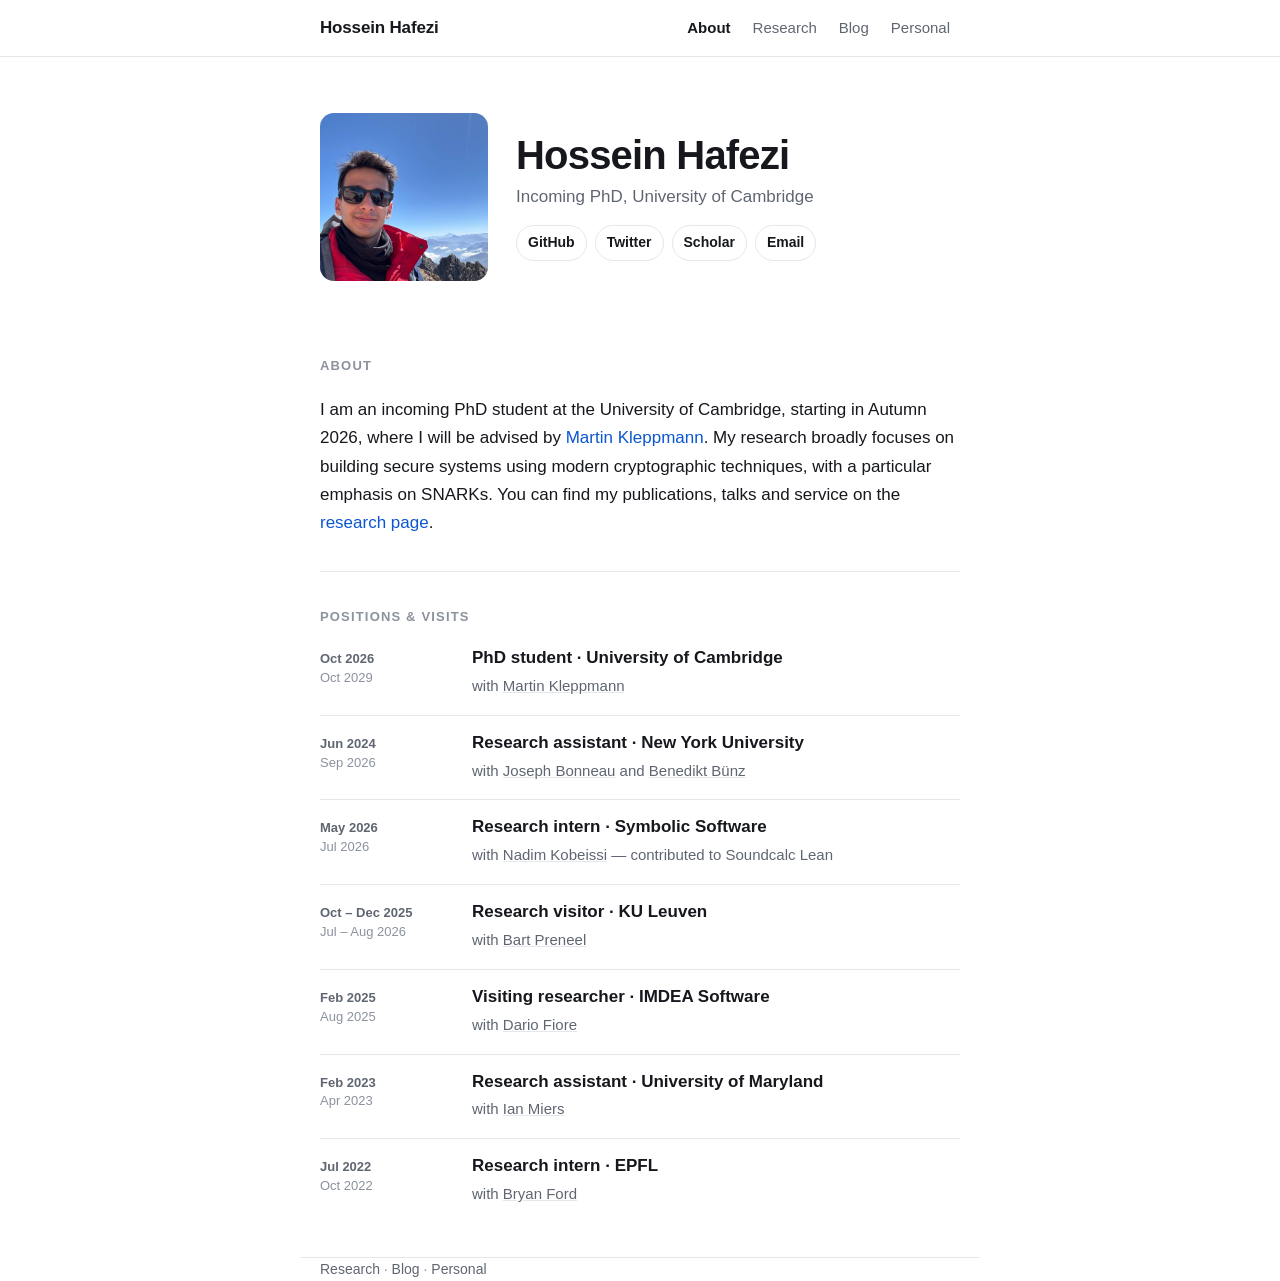
==== index.html @ e662c0fd "Version the stylesheet URL to bust stale caches GitHub Pages serves CSS with max-age=14400, so retur" ====
<!DOCTYPE html>
<html lang="en">
<head>
    <meta charset="UTF-8">
    <meta name="viewport" content="width=device-width, initial-scale=1">
    <title>Hossein Hafezi</title>
    <link rel="icon" href="asset/cambridge-logo.jpeg">
    <link rel="stylesheet" href="asset/style.css?v=2">

    <style>
        .hero {
            display: flex;
            align-items: center;
            gap: 28px;
            padding: 56px 0 40px;
        }

        .hero img {
            width: 168px;
            height: 168px;
            object-fit: cover;
            object-position: 50% 22%;
            border-radius: 14px;
            flex: none;
        }

        .role {
            margin: 0 0 14px;
            color: var(--muted);
        }

        .social {
            display: flex;
            flex-wrap: wrap;
            gap: 8px;
        }

        .social a {
            font-size: 14px;
            font-weight: 550;
            padding: 5px 11px;
            border: 1px solid var(--rule);
            border-radius: 999px;
            color: var(--ink);
        }

        .social a:hover {
            background: var(--chip);
            text-decoration: none;
        }

        .role-title {
            color: var(--ink);
        }

        .where {
            margin: 0;
            font-size: 15px;
            color: var(--muted);
        }

        .where a {
            color: var(--muted);
            text-decoration: underline;
            text-decoration-color: var(--rule);
        }

        .where a:hover { color: var(--accent); }

        @media (max-width: 640px) {
            .hero {
                flex-direction: column;
                align-items: flex-start;
                gap: 18px;
                padding: 32px 0 24px;
            }

            .hero img { width: 128px; height: 128px; }
        }
    </style>
</head>
<body>

<header class="site-header">
    <div class="wrap">
        <a class="brand" href="index.html">Hossein Hafezi</a>
        <nav class="site-nav">
            <a href="index.html" class="current">About</a>
            <a href="publication.html">Research</a>
            <a href="blogs.html">Blog</a>
            <a href="personal-life.html">Personal</a>
        </nav>
    </div>
</header>

<main class="wrap">

    <div class="hero">
        <img src="asset/profile.jpg" alt="Hossein Hafezi">
        <div>
            <h1>Hossein Hafezi</h1>
            <p class="role">Incoming PhD, University of Cambridge</p>
            <div class="social">
                <a href="https://www.github.com/h-hafezi/">GitHub</a>
                <a href="https://twitter.com/RandomString00">Twitter</a>
                <a href="https://scholar.google.com/citations?view_op=list_works&hl=en&user=M6g06s4AAAAJ">Scholar</a>
                <a href="mailto:h.hafezi2000@gmail.com">Email</a>
            </div>
        </div>
    </div>

    <section>
        <h2>About</h2>
        <p>
            I am an incoming PhD student at the University of Cambridge, starting in Autumn 2026, where I will be
            advised by <a href="https://martin.kleppmann.com/">Martin Kleppmann</a>.
            My research broadly focuses on building secure systems using modern cryptographic techniques, with a
            particular emphasis on SNARKs. You can find my publications, talks and service on the
            <a href="publication.html">research page</a>.
        </p>
    </section>

    <section>
        <h2>Positions &amp; Visits</h2>
        <div class="row-list">

            <div class="row">
                <div class="gutter">Oct 2026<span class="sub">Oct 2029</span></div>
                <div>
                    <h3 class="role-title">PhD student · University of Cambridge</h3>
                    <p class="where">with <a href="https://martin.kleppmann.com/">Martin Kleppmann</a></p>
                </div>
            </div>

            <div class="row">
                <div class="gutter">Jun 2024<span class="sub">Sep 2026</span></div>
                <div>
                    <h3 class="role-title">Research assistant · New York University</h3>
                    <p class="where">with <a href="https://jbonneau.com/">Joseph Bonneau</a> and
                        <a href="https://cs.nyu.edu/~bb/">Benedikt Bünz</a></p>
                </div>
            </div>

            <div class="row">
                <div class="gutter">May 2026<span class="sub">Jul 2026</span></div>
                <div>
                    <h3 class="role-title">Research intern · Symbolic Software</h3>
                    <p class="where">with <a href="https://nadim.computer/">Nadim Kobeissi</a> — contributed to
                        Soundcalc Lean</p>
                </div>
            </div>

            <div class="row">
                <div class="gutter">Oct – Dec 2025<span class="sub">Jul – Aug 2026</span></div>
                <div>
                    <h3 class="role-title">Research visitor · KU Leuven</h3>
                    <p class="where">with <a href="https://homes.esat.kuleuven.be/~preneel/">Bart Preneel</a></p>
                </div>
            </div>

            <div class="row">
                <div class="gutter">Feb 2025<span class="sub">Aug 2025</span></div>
                <div>
                    <h3 class="role-title">Visiting researcher · IMDEA Software</h3>
                    <p class="where">with <a href="https://www.dariofiore.it/">Dario Fiore</a></p>
                </div>
            </div>

            <div class="row">
                <div class="gutter">Feb 2023<span class="sub">Apr 2023</span></div>
                <div>
                    <h3 class="role-title">Research assistant · University of Maryland</h3>
                    <p class="where">with <a href="https://www.cs.umd.edu/~imiers/">Ian Miers</a></p>
                </div>
            </div>

            <div class="row">
                <div class="gutter">Jul 2022<span class="sub">Oct 2022</span></div>
                <div>
                    <h3 class="role-title">Research intern · EPFL</h3>
                    <p class="where">with <a href="https://bford.info/">Bryan Ford</a></p>
                </div>
            </div>

        </div>
    </section>

</main>

<footer class="wrap">
    <a href="publication.html">Research</a> · <a href="blogs.html">Blog</a> ·
    <a href="personal-life.html">Personal</a>
</footer>

<script type="text/javascript" id="mapmyvisitors" src="//mapmyvisitors.com/map.js?d=8WOvqsYGUxLOSF1Gu2u5o66cUqMuDB-pn-jw8R8Q8eE&cl=ffffff&w=a"></script>
</body>
</html>
---- asset/style.css ----
/* ==========================================================================
   Shared design system. Page-specific rules live in each page's <style> block.
   ========================================================================== */

:root {
    --bg: #ffffff;
    --ink: #16181d;
    --muted: #5f6672;
    --faint: #8b929e;
    --rule: #e4e7ec;
    --accent: #0b57d0;
    --chip: #f2f4f7;
    --measure: 680px;
}

@media (prefers-color-scheme: dark) {
    :root {
        --bg: #14161a;
        --ink: #e8eaed;
        --muted: #a2a9b4;
        --faint: #7d848f;
        --rule: #2a2e35;
        --accent: #8ab4f8;
        --chip: #22262d;
    }
}

* { box-sizing: border-box; }

html { -webkit-text-size-adjust: 100%; }

body {
    margin: 0;
    background: var(--bg);
    color: var(--ink);
    font-family: -apple-system, BlinkMacSystemFont, "Segoe UI", Roboto, Helvetica, Arial, sans-serif;
    font-size: 17px;
    line-height: 1.65;
    -webkit-font-smoothing: antialiased;
}

a { color: var(--accent); text-decoration: none; }
a:hover { text-decoration: underline; }

img { max-width: 100%; }

.wrap {
    max-width: var(--measure);
    margin: 0 auto;
    padding: 0 20px;
}

/* ---------- sticky site header ---------- */

.site-header {
    position: sticky;
    top: 0;
    z-index: 10;
    background: var(--bg);
    border-bottom: 1px solid var(--rule);
}

@supports (backdrop-filter: blur(12px)) {
    .site-header {
        background: color-mix(in srgb, var(--bg) 85%, transparent);
        backdrop-filter: saturate(180%) blur(12px);
    }
}

.site-header .wrap {
    display: flex;
    align-items: center;
    justify-content: space-between;
    gap: 16px;
    height: 56px;
}

.brand {
    font-weight: 650;
    color: var(--ink);
    letter-spacing: -0.01em;
    white-space: nowrap;
}

.brand { flex: none; }

.site-nav {
    display: flex;
    gap: 2px;
    min-width: 0; /* let it shrink instead of widening the page */
    overflow-x: auto;
    scrollbar-width: none;
}

.site-nav::-webkit-scrollbar { display: none; }

.site-nav a {
    color: var(--muted);
    font-size: 15px;
    padding: 6px 10px;
    border-radius: 7px;
    white-space: nowrap;
}

.site-nav a:hover {
    color: var(--ink);
    background: var(--chip);
    text-decoration: none;
}

/* Marks the current page. */
.site-nav a.current {
    color: var(--ink);
    font-weight: 600;
}

/* ---------- sections ---------- */

section {
    padding: 34px 0;
    border-top: 1px solid var(--rule);
}

section:first-of-type { border-top: 0; }

h1 {
    margin: 0 0 6px;
    font-size: clamp(30px, 5vw, 40px);
    line-height: 1.1;
    letter-spacing: -0.02em;
}

/* Small caps section label. */
h2 {
    margin: 0 0 20px;
    font-size: 13px;
    font-weight: 650;
    letter-spacing: 0.09em;
    text-transform: uppercase;
    color: var(--faint);
}

p { margin: 0 0 16px; }
p:last-child { margin-bottom: 0; }

/* ---------- two-column list rows (publications, positions) ---------- */

.row-list > .row {
    display: grid;
    grid-template-columns: 132px 1fr;
    gap: 20px;
    padding: 16px 0;
    border-top: 1px solid var(--rule);
}

.row-list > .row:first-child {
    border-top: 0;
    padding-top: 0;
}

.gutter {
    font-size: 13px;
    font-weight: 600;
    color: var(--muted);
    line-height: 1.45;
    padding-top: 3px;
}

.gutter .sub {
    display: block;
    font-weight: 450;
    color: var(--faint);
}

.row h3 {
    margin: 0 0 4px;
    font-size: 17px;
    font-weight: 620;
    line-height: 1.35;
}

.authors {
    margin: 0 0 6px;
    font-size: 15px;
    color: var(--muted);
}

.authors a {
    color: var(--muted);
    text-decoration: underline;
    text-decoration-color: var(--rule);
}

.authors a:hover { color: var(--accent); }

.authors .me { color: var(--ink); font-weight: 600; }

.notes { margin: 0; font-size: 14px; color: var(--faint); }
.notes .hl { color: var(--muted); }

.links { margin: 8px 0 0; display: flex; gap: 6px; flex-wrap: wrap; }

.links a {
    font-size: 12.5px;
    font-weight: 600;
    letter-spacing: 0.02em;
    padding: 3px 9px;
    border-radius: 6px;
    background: var(--chip);
    color: var(--muted);
}

.links a:hover { color: var(--accent); text-decoration: none; }

/* ---------- footer ---------- */

footer {
    border-top: 1px solid var(--rule);
    margin-top: 34px;
    padding: 24px 0 56px;
    font-size: 14px;
    color: var(--faint);
}

footer a { color: var(--muted); }

/* ---------- phone ---------- */

@media (max-width: 640px) {
    body { font-size: 16px; }

    section { padding: 28px 0; }

    .row-list > .row {
        grid-template-columns: 1fr;
        gap: 6px;
    }

    .gutter { padding-top: 0; }
    .gutter .sub { display: inline; }
    .gutter .sub::before { content: " · "; }
}

/* Phone: the nav alone identifies the site, so drop the wordmark and give the
   links the full width rather than letting them scroll out of reach. */
@media (max-width: 520px) {
    .site-header .wrap { height: 52px; }

    .brand { display: none; }

    .site-nav {
        width: 100%;
        justify-content: space-between;
    }

    .site-nav a { padding: 6px 4px; }
}

/* ---------- long-form posts ---------- */

.post { padding: 40px 0 0; }

.post h1 { margin-bottom: 10px; }

.post .meta {
    margin: 0 0 30px;
    font-size: 14px;
    color: var(--faint);
}

.post-body {
    font-family: Georgia, 'Times New Roman', Times, serif;
    font-size: 18px;
    line-height: 1.75;
}

.post-body p { margin: 0 0 22px; }

.post-body figure { margin: 30px 0; }

.post-body img {
    display: block;
    width: 100%;
    border-radius: 10px;
}

.back {
    display: inline-block;
    margin-top: 10px;
    font-size: 15px;
}

@media (max-width: 640px) {
    .post { padding: 28px 0 0; }
    .post-body { font-size: 17px; }
    .post-body figure { margin: 24px 0; }
}
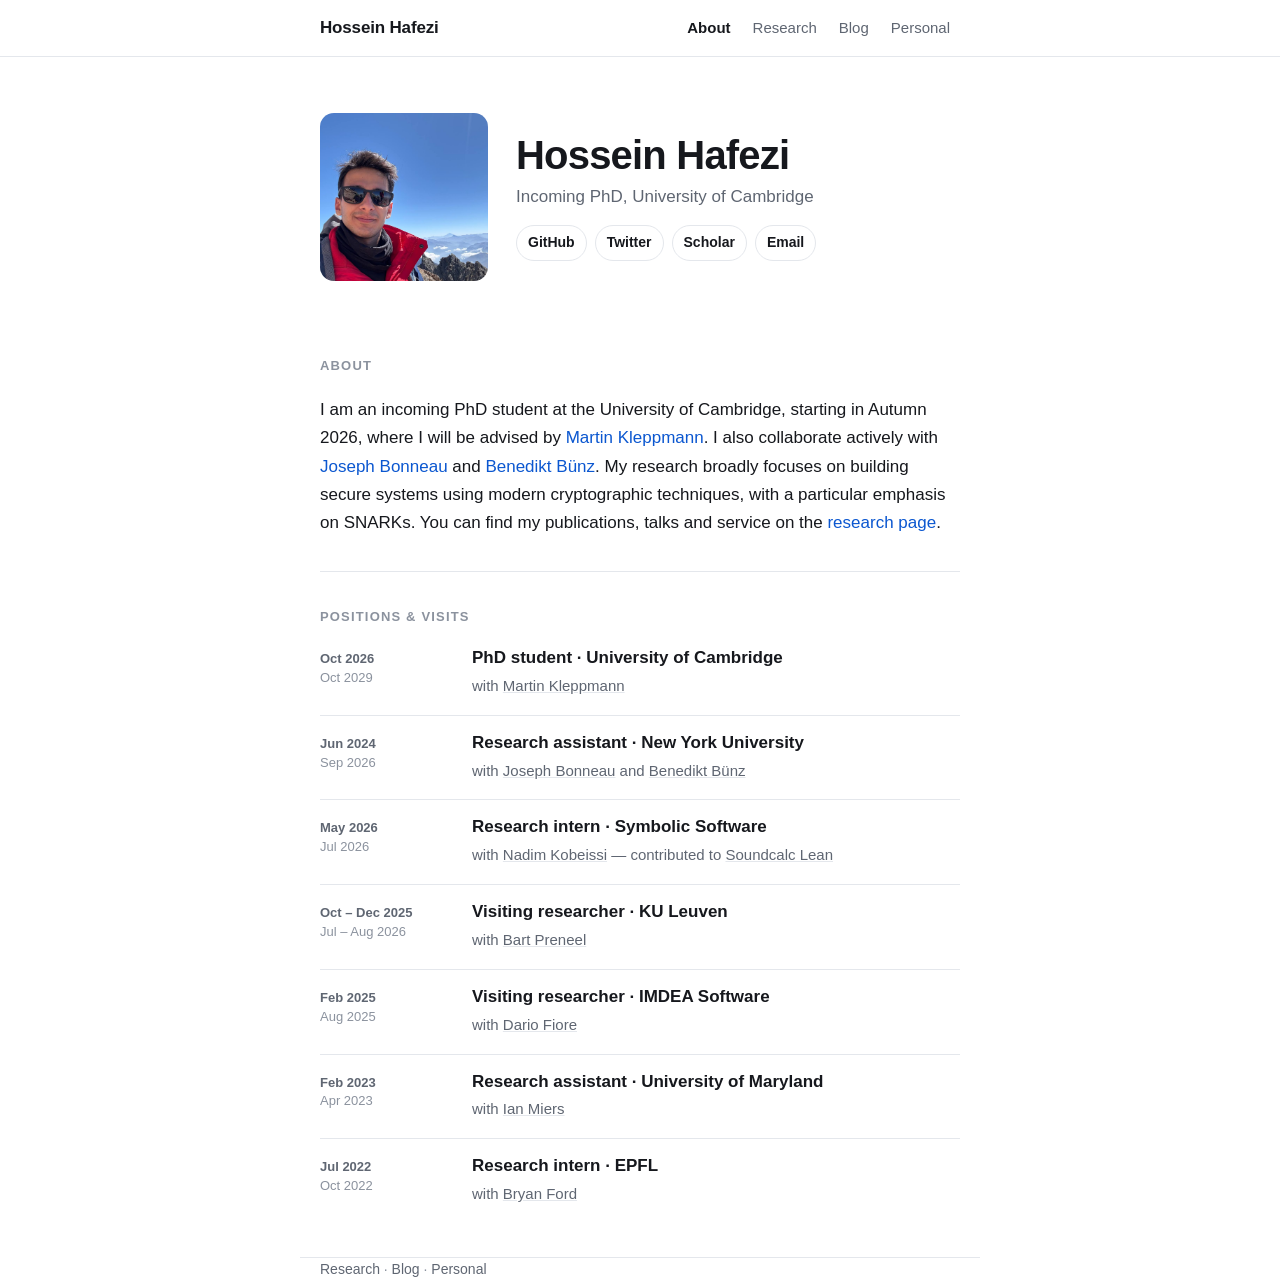
==== commit 9ae2c63f: "Update publications, talks and about text Rename the Aegon paper, split its Microsoft Research talk " ====
--- a/index.html
+++ b/index.html
@@ -114,6 +114,8 @@
         <p>
             I am an incoming PhD student at the University of Cambridge, starting in Autumn 2026, where I will be
             advised by <a href="https://martin.kleppmann.com/">Martin Kleppmann</a>.
+            I also collaborate actively with <a href="https://jbonneau.com/">Joseph Bonneau</a> and
+            <a href="https://cs.nyu.edu/~bb/">Benedikt Bünz</a>.
             My research broadly focuses on building secure systems using modern cryptographic techniques, with a
             particular emphasis on SNARKs. You can find my publications, talks and service on the
             <a href="publication.html">research page</a>.
@@ -146,14 +148,14 @@
                 <div>
                     <h3 class="role-title">Research intern · Symbolic Software</h3>
                     <p class="where">with <a href="https://nadim.computer/">Nadim Kobeissi</a> — contributed to
-                        Soundcalc Lean</p>
+                        <a href="https://github.com/symbolicsoft/soundcalc-lean">Soundcalc Lean</a></p>
                 </div>
             </div>
 
             <div class="row">
                 <div class="gutter">Oct – Dec 2025<span class="sub">Jul – Aug 2026</span></div>
                 <div>
-                    <h3 class="role-title">Research visitor · KU Leuven</h3>
+                    <h3 class="role-title">Visiting researcher · KU Leuven</h3>
                     <p class="where">with <a href="https://homes.esat.kuleuven.be/~preneel/">Bart Preneel</a></p>
                 </div>
             </div>
@@ -192,6 +194,5 @@
     <a href="personal-life.html">Personal</a>
 </footer>
 
-<script type="text/javascript" id="mapmyvisitors" src="//mapmyvisitors.com/map.js?d=8WOvqsYGUxLOSF1Gu2u5o66cUqMuDB-pn-jw8R8Q8eE&cl=ffffff&w=a"></script>
 </body>
 </html>
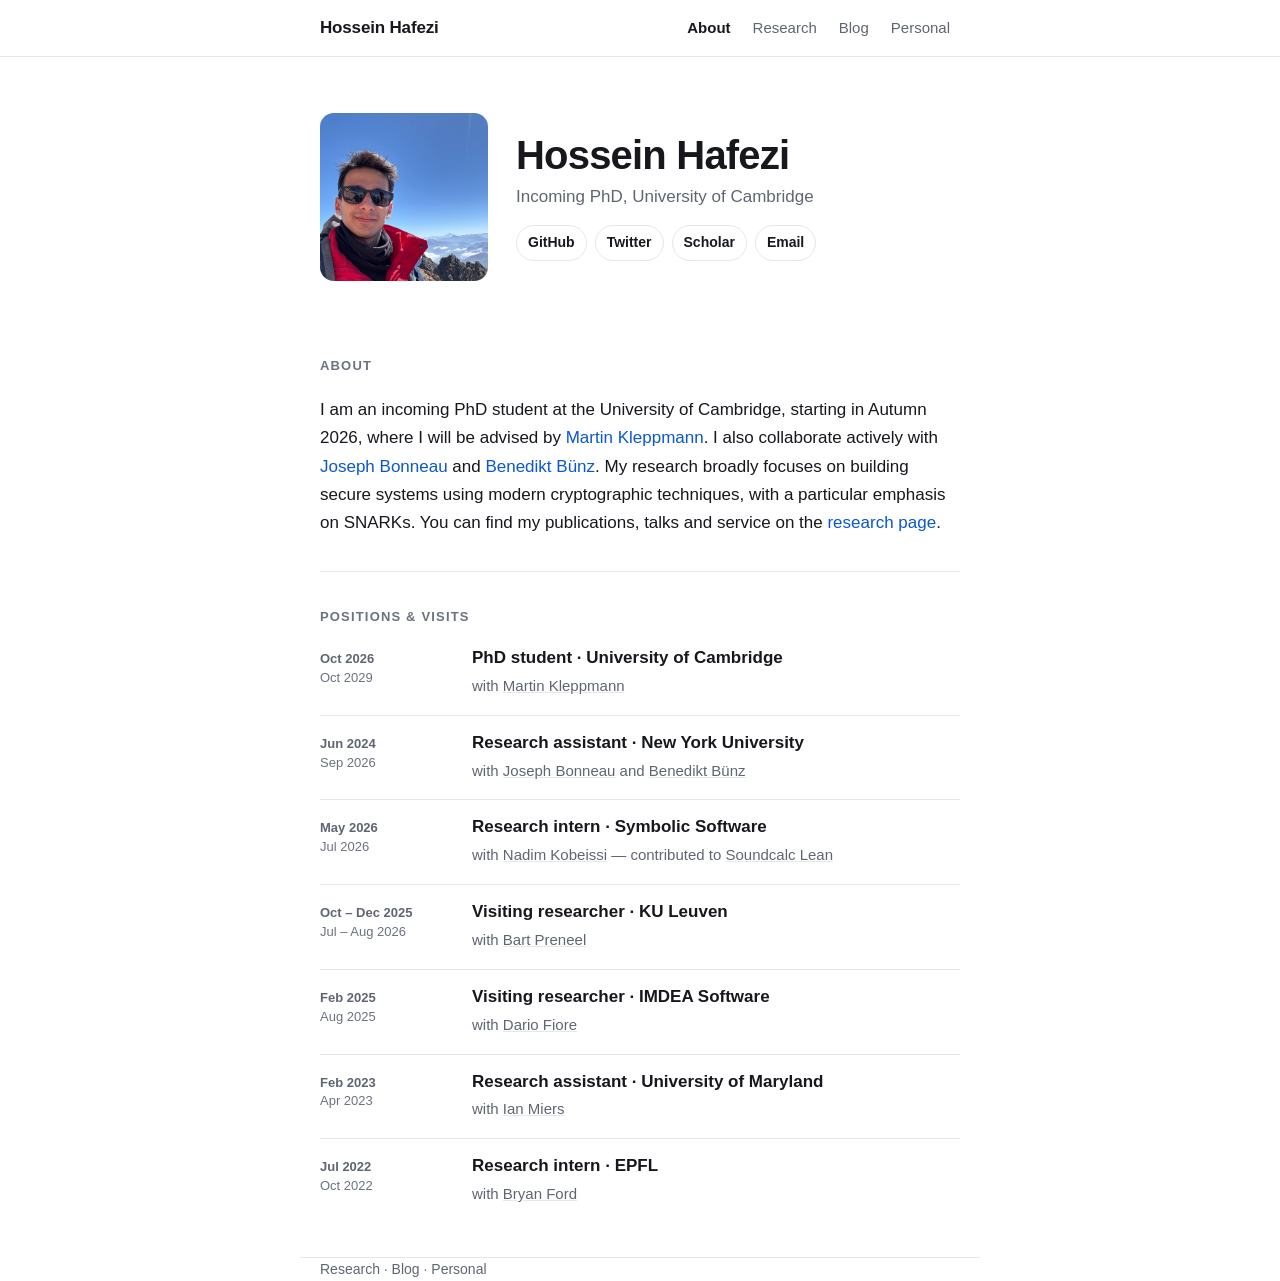
==== commit 46b86403: "Fix text contrast, add a 404 page, print styles and structured data The --faint token was 3.13:1 on " ====
--- a/index.html
+++ b/index.html
@@ -5,7 +5,46 @@
     <meta name="viewport" content="width=device-width, initial-scale=1">
     <title>Hossein Hafezi</title>
     <link rel="icon" href="asset/cambridge-logo.jpeg">
-    <link rel="stylesheet" href="asset/style.css?v=2">
+    <meta name="description" content="Incoming PhD student at the University of Cambridge, building secure systems with modern cryptography — SNARKs, secure messaging and key transparency.">
+    <link rel="canonical" href="https://hosseinhafezi.com/">
+    <meta property="og:type" content="website">
+    <meta property="og:site_name" content="Hossein Hafezi">
+    <meta property="og:title" content="Hossein Hafezi">
+    <meta property="og:description" content="Incoming PhD student at the University of Cambridge, building secure systems with modern cryptography — SNARKs, secure messaging and key transparency.">
+    <meta property="og:url" content="https://hosseinhafezi.com/">
+    <meta property="og:image" content="https://hosseinhafezi.com/asset/profile.jpg">
+    <meta property="og:image:alt" content="Hossein Hafezi">
+    <meta name="twitter:card" content="summary">
+    <link rel="stylesheet" href="asset/style.css?v=3">
+
+    <script type="application/ld+json">
+    {
+      "@context": "https://schema.org",
+      "@type": "Person",
+      "name": "Hossein Hafezi",
+      "url": "https://hosseinhafezi.com/",
+      "image": "https://hosseinhafezi.com/asset/profile.jpg",
+      "jobTitle": "PhD student",
+      "email": "mailto:h.hafezi2000@gmail.com",
+      "affiliation": {
+        "@type": "CollegeOrUniversity",
+        "name": "University of Cambridge",
+        "url": "https://www.cam.ac.uk/"
+      },
+      "knowsAbout": [
+        "Cryptography",
+        "Zero-knowledge proofs",
+        "SNARKs",
+        "Key transparency",
+        "Secure messaging"
+      ],
+      "sameAs": [
+        "https://scholar.google.com/citations?user=M6g06s4AAAAJ",
+        "https://github.com/h-hafezi",
+        "https://twitter.com/RandomString00"
+      ]
+    }
+    </script>
 
     <style>
         .hero {
@@ -124,67 +163,67 @@
 
     <section>
         <h2>Positions &amp; Visits</h2>
-        <div class="row-list">
-
-            <div class="row">
+        <ul class="row-list">
+
+            <li class="row">
                 <div class="gutter">Oct 2026<span class="sub">Oct 2029</span></div>
                 <div>
                     <h3 class="role-title">PhD student · University of Cambridge</h3>
                     <p class="where">with <a href="https://martin.kleppmann.com/">Martin Kleppmann</a></p>
                 </div>
-            </div>
-
-            <div class="row">
+            </li>
+
+            <li class="row">
                 <div class="gutter">Jun 2024<span class="sub">Sep 2026</span></div>
                 <div>
                     <h3 class="role-title">Research assistant · New York University</h3>
                     <p class="where">with <a href="https://jbonneau.com/">Joseph Bonneau</a> and
                         <a href="https://cs.nyu.edu/~bb/">Benedikt Bünz</a></p>
                 </div>
-            </div>
-
-            <div class="row">
+            </li>
+
+            <li class="row">
                 <div class="gutter">May 2026<span class="sub">Jul 2026</span></div>
                 <div>
                     <h3 class="role-title">Research intern · Symbolic Software</h3>
                     <p class="where">with <a href="https://nadim.computer/">Nadim Kobeissi</a> — contributed to
                         <a href="https://github.com/symbolicsoft/soundcalc-lean">Soundcalc Lean</a></p>
                 </div>
-            </div>
-
-            <div class="row">
+            </li>
+
+            <li class="row">
                 <div class="gutter">Oct – Dec 2025<span class="sub">Jul – Aug 2026</span></div>
                 <div>
                     <h3 class="role-title">Visiting researcher · KU Leuven</h3>
                     <p class="where">with <a href="https://homes.esat.kuleuven.be/~preneel/">Bart Preneel</a></p>
                 </div>
-            </div>
-
-            <div class="row">
+            </li>
+
+            <li class="row">
                 <div class="gutter">Feb 2025<span class="sub">Aug 2025</span></div>
                 <div>
                     <h3 class="role-title">Visiting researcher · IMDEA Software</h3>
                     <p class="where">with <a href="https://www.dariofiore.it/">Dario Fiore</a></p>
                 </div>
-            </div>
-
-            <div class="row">
+            </li>
+
+            <li class="row">
                 <div class="gutter">Feb 2023<span class="sub">Apr 2023</span></div>
                 <div>
                     <h3 class="role-title">Research assistant · University of Maryland</h3>
                     <p class="where">with <a href="https://www.cs.umd.edu/~imiers/">Ian Miers</a></p>
                 </div>
-            </div>
-
-            <div class="row">
+            </li>
+
+            <li class="row">
                 <div class="gutter">Jul 2022<span class="sub">Oct 2022</span></div>
                 <div>
                     <h3 class="role-title">Research intern · EPFL</h3>
                     <p class="where">with <a href="https://bford.info/">Bryan Ford</a></p>
                 </div>
-            </div>
-
-        </div>
+            </li>
+
+        </ul>
     </section>
 
 </main>
--- a/asset/style.css
+++ b/asset/style.css
@@ -6,7 +6,7 @@
     --bg: #ffffff;
     --ink: #16181d;
     --muted: #5f6672;
-    --faint: #8b929e;
+    --faint: #6b7280; /* 4.83:1 on white — WCAG AA for the small text this colours */
     --rule: #e4e7ec;
     --accent: #0b57d0;
     --chip: #f2f4f7;
@@ -145,6 +145,12 @@
 
 /* ---------- two-column list rows (publications, positions) ---------- */
 
+.row-list {
+    list-style: none;
+    margin: 0;
+    padding: 0;
+}
+
 .row-list > .row {
     display: grid;
     grid-template-columns: 132px 1fr;
@@ -295,3 +301,46 @@
     .post-body { font-size: 17px; }
     .post-body figure { margin: 24px 0; }
 }
+
+/* ---------- print ---------- */
+
+@media print {
+    .site-header, footer, .back { display: none; }
+
+    body {
+        font-size: 10.5pt;
+        line-height: 1.45;
+        color: #000;
+        max-width: none;
+    }
+
+    .wrap { max-width: none; padding: 0; }
+
+    section { padding: 14pt 0; border-top: 1px solid #ccc; }
+
+    h1 { font-size: 20pt; }
+    h2 { color: #000; }
+
+    a { color: #000; text-decoration: none; }
+
+    .authors, .notes, .gutter, .where { color: #333; }
+
+    /* Spell out the PDF/code URLs, which are the useful ones on paper. */
+    .links a {
+        background: none;
+        padding: 0;
+        margin-right: 10pt;
+        color: #333;
+    }
+
+    .links a::after {
+        content: " " attr(href);
+        font-weight: 400;
+    }
+
+    /* Don't split an entry across a page break. */
+    .row-list > .row, .talk-group, .place, .show, figure {
+        break-inside: avoid;
+        page-break-inside: avoid;
+    }
+}
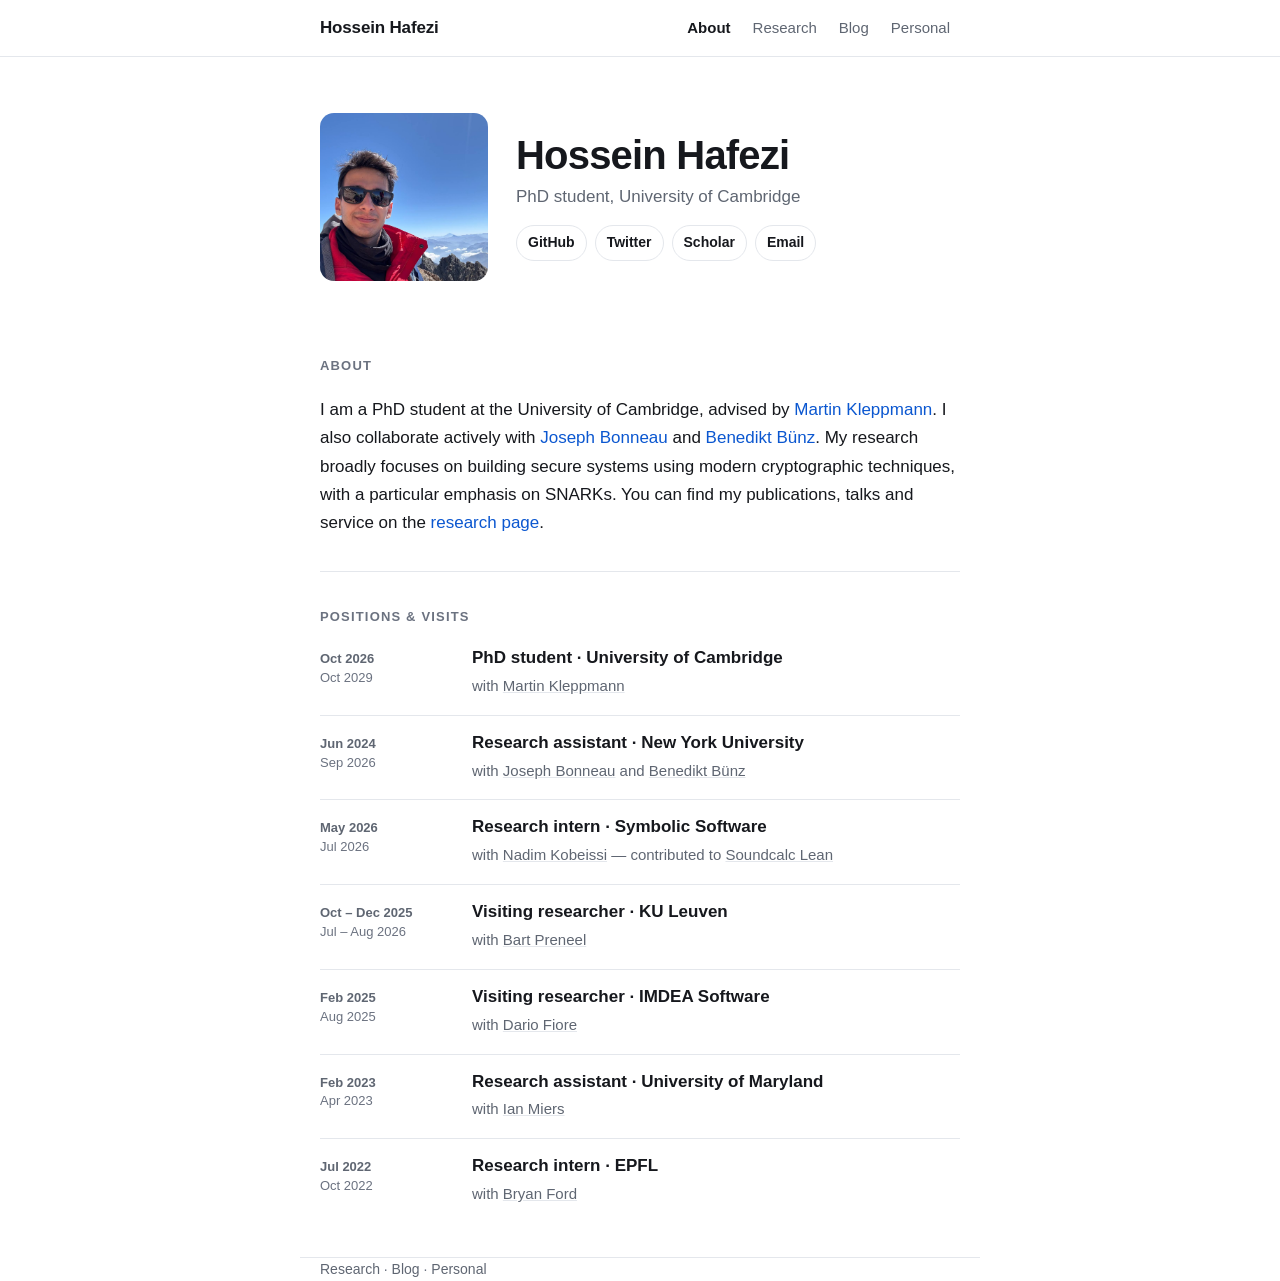
==== commit d489dee7: "Update profile, publications, and recommended talks" ====
--- a/index.html
+++ b/index.html
@@ -5,12 +5,12 @@
     <meta name="viewport" content="width=device-width, initial-scale=1">
     <title>Hossein Hafezi</title>
     <link rel="icon" href="asset/cambridge-logo.jpeg">
-    <meta name="description" content="Incoming PhD student at the University of Cambridge, building secure systems with modern cryptography — SNARKs, secure messaging and key transparency.">
+    <meta name="description" content="PhD student at the University of Cambridge, building secure systems with modern cryptography — SNARKs, secure messaging and key transparency.">
     <link rel="canonical" href="https://hosseinhafezi.com/">
     <meta property="og:type" content="website">
     <meta property="og:site_name" content="Hossein Hafezi">
     <meta property="og:title" content="Hossein Hafezi">
-    <meta property="og:description" content="Incoming PhD student at the University of Cambridge, building secure systems with modern cryptography — SNARKs, secure messaging and key transparency.">
+    <meta property="og:description" content="PhD student at the University of Cambridge, building secure systems with modern cryptography — SNARKs, secure messaging and key transparency.">
     <meta property="og:url" content="https://hosseinhafezi.com/">
     <meta property="og:image" content="https://hosseinhafezi.com/asset/profile.jpg">
     <meta property="og:image:alt" content="Hossein Hafezi">
@@ -138,7 +138,7 @@
         <img src="asset/profile.jpg" alt="Hossein Hafezi">
         <div>
             <h1>Hossein Hafezi</h1>
-            <p class="role">Incoming PhD, University of Cambridge</p>
+            <p class="role">PhD student, University of Cambridge</p>
             <div class="social">
                 <a href="https://www.github.com/h-hafezi/">GitHub</a>
                 <a href="https://twitter.com/RandomString00">Twitter</a>
@@ -151,7 +151,7 @@
     <section>
         <h2>About</h2>
         <p>
-            I am an incoming PhD student at the University of Cambridge, starting in Autumn 2026, where I will be
+            I am a PhD student at the University of Cambridge,
             advised by <a href="https://martin.kleppmann.com/">Martin Kleppmann</a>.
             I also collaborate actively with <a href="https://jbonneau.com/">Joseph Bonneau</a> and
             <a href="https://cs.nyu.edu/~bb/">Benedikt Bünz</a>.
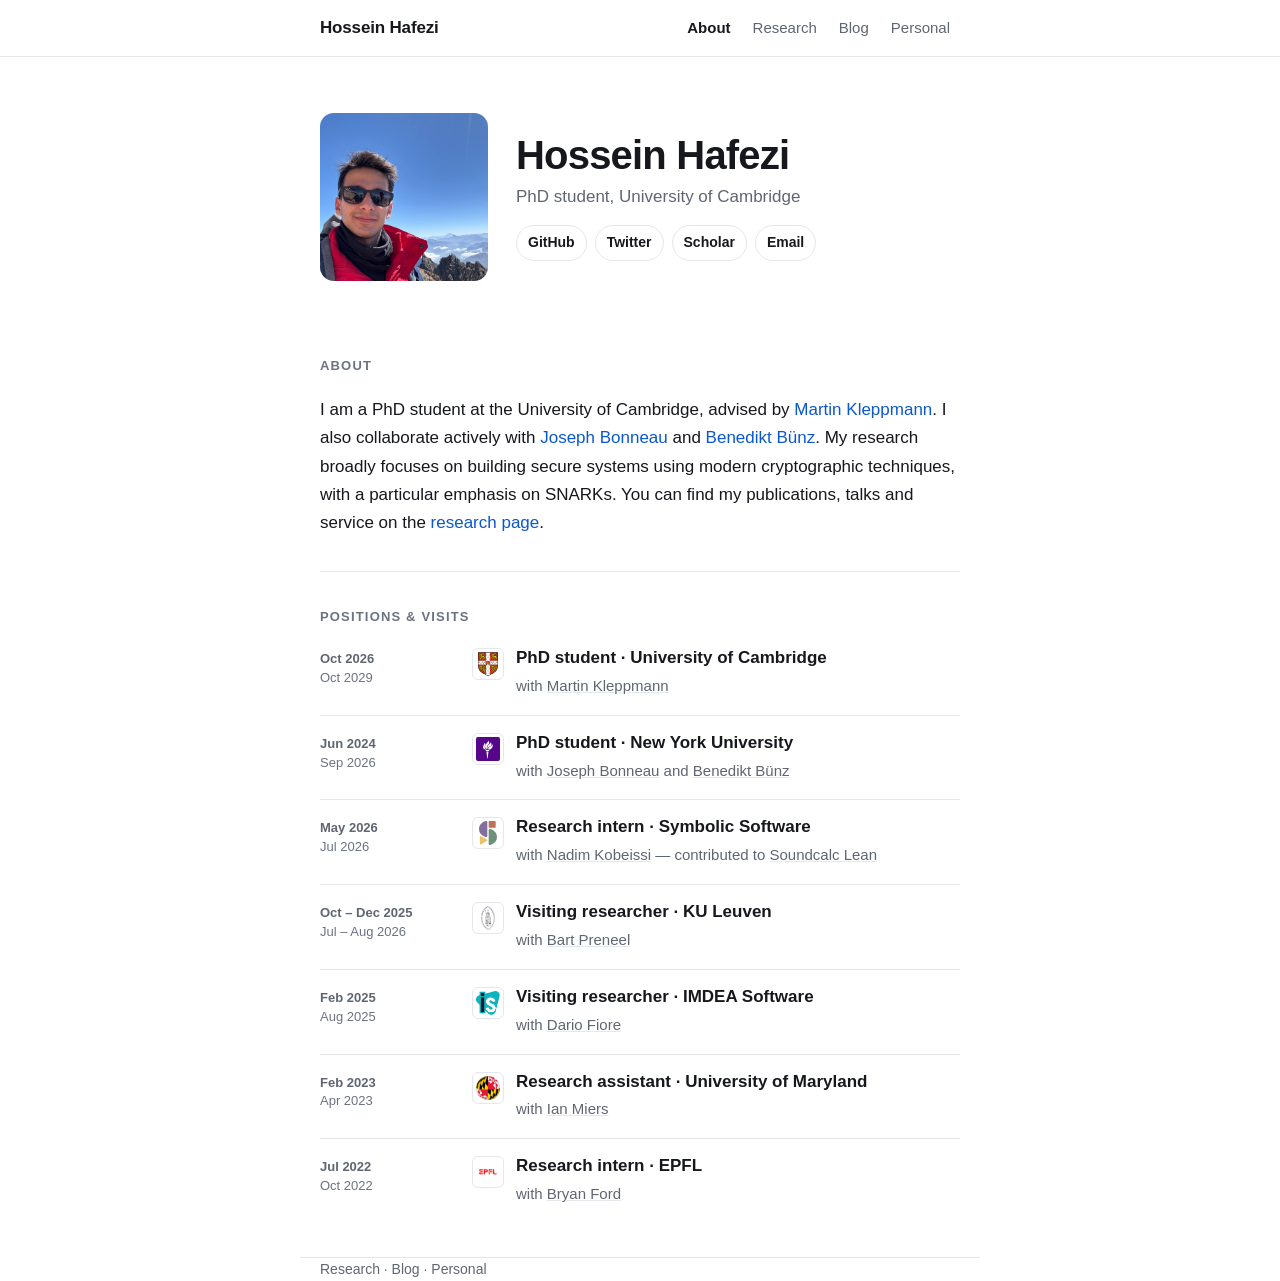
==== commit ad86928a: "Add institution logos and update NYU position" ====
--- a/index.html
+++ b/index.html
@@ -92,6 +92,26 @@
             color: var(--ink);
         }
 
+        .position-org {
+            display: grid;
+            grid-template-columns: 32px minmax(0, 1fr);
+            gap: 12px;
+            align-items: start;
+            min-width: 0;
+        }
+
+        .position-logo {
+            display: block;
+            width: 32px;
+            height: 32px;
+            margin-top: 1px;
+            padding: 3px;
+            object-fit: contain;
+            background: #fff;
+            border: 1px solid #e4e7ec;
+            border-radius: 6px;
+        }
+
         .where {
             margin: 0;
             font-size: 15px;
@@ -167,59 +187,80 @@
 
             <li class="row">
                 <div class="gutter">Oct 2026<span class="sub">Oct 2029</span></div>
-                <div>
-                    <h3 class="role-title">PhD student · University of Cambridge</h3>
-                    <p class="where">with <a href="https://martin.kleppmann.com/">Martin Kleppmann</a></p>
+                <div class="position-org">
+                    <img class="position-logo" src="asset/organizations/cambridge.svg" alt="" width="32" height="32" loading="lazy" decoding="async">
+                    <div>
+                        <h3 class="role-title">PhD student · University of Cambridge</h3>
+                        <p class="where">with <a href="https://martin.kleppmann.com/">Martin Kleppmann</a></p>
+                    </div>
                 </div>
             </li>
 
             <li class="row">
                 <div class="gutter">Jun 2024<span class="sub">Sep 2026</span></div>
-                <div>
-                    <h3 class="role-title">Research assistant · New York University</h3>
-                    <p class="where">with <a href="https://jbonneau.com/">Joseph Bonneau</a> and
-                        <a href="https://cs.nyu.edu/~bb/">Benedikt Bünz</a></p>
+                <div class="position-org">
+                    <img class="position-logo" src="asset/organizations/nyu.svg" alt="" width="32" height="32" loading="lazy" decoding="async">
+                    <div>
+                        <h3 class="role-title">PhD student · New York University</h3>
+                        <p class="where">with <a href="https://jbonneau.com/">Joseph Bonneau</a> and
+                            <a href="https://cs.nyu.edu/~bb/">Benedikt Bünz</a></p>
+                    </div>
                 </div>
             </li>
 
             <li class="row">
                 <div class="gutter">May 2026<span class="sub">Jul 2026</span></div>
-                <div>
-                    <h3 class="role-title">Research intern · Symbolic Software</h3>
-                    <p class="where">with <a href="https://nadim.computer/">Nadim Kobeissi</a> — contributed to
-                        <a href="https://github.com/symbolicsoft/soundcalc-lean">Soundcalc Lean</a></p>
+                <div class="position-org">
+                    <img class="position-logo" src="asset/organizations/symbolic-software.svg" alt="" width="32" height="32" loading="lazy" decoding="async">
+                    <div>
+                        <h3 class="role-title">Research intern · Symbolic Software</h3>
+                        <p class="where">with <a href="https://nadim.computer/">Nadim Kobeissi</a> — contributed to
+                            <a href="https://github.com/symbolicsoft/soundcalc-lean">Soundcalc Lean</a></p>
+                    </div>
                 </div>
             </li>
 
             <li class="row">
                 <div class="gutter">Oct – Dec 2025<span class="sub">Jul – Aug 2026</span></div>
-                <div>
-                    <h3 class="role-title">Visiting researcher · KU Leuven</h3>
-                    <p class="where">with <a href="https://homes.esat.kuleuven.be/~preneel/">Bart Preneel</a></p>
+                <div class="position-org">
+                    <img class="position-logo" src="asset/organizations/ku-leuven.png" alt="" width="32" height="32" loading="lazy" decoding="async">
+                    <div>
+                        <h3 class="role-title">Visiting researcher · KU Leuven</h3>
+                        <p class="where">with <a href="https://homes.esat.kuleuven.be/~preneel/">Bart Preneel</a></p>
+                    </div>
                 </div>
             </li>
 
             <li class="row">
                 <div class="gutter">Feb 2025<span class="sub">Aug 2025</span></div>
-                <div>
-                    <h3 class="role-title">Visiting researcher · IMDEA Software</h3>
-                    <p class="where">with <a href="https://www.dariofiore.it/">Dario Fiore</a></p>
+                <div class="position-org">
+                    <img class="position-logo" src="asset/organizations/imdea-software.png" alt="" width="32" height="32" loading="lazy" decoding="async">
+                    <div>
+                        <h3 class="role-title">Visiting researcher · IMDEA Software</h3>
+                        <p class="where">with <a href="https://www.dariofiore.it/">Dario Fiore</a></p>
+                    </div>
                 </div>
             </li>
 
             <li class="row">
                 <div class="gutter">Feb 2023<span class="sub">Apr 2023</span></div>
-                <div>
-                    <h3 class="role-title">Research assistant · University of Maryland</h3>
-                    <p class="where">with <a href="https://www.cs.umd.edu/~imiers/">Ian Miers</a></p>
+                <div class="position-org">
+                    <img class="position-logo" src="asset/organizations/maryland.png" alt="" width="32" height="32" loading="lazy" decoding="async">
+                    <div>
+                        <h3 class="role-title">Research assistant · University of Maryland</h3>
+                        <p class="where">with <a href="https://www.cs.umd.edu/~imiers/">Ian Miers</a></p>
+                    </div>
                 </div>
             </li>
 
             <li class="row">
                 <div class="gutter">Jul 2022<span class="sub">Oct 2022</span></div>
-                <div>
-                    <h3 class="role-title">Research intern · EPFL</h3>
-                    <p class="where">with <a href="https://bford.info/">Bryan Ford</a></p>
+                <div class="position-org">
+                    <img class="position-logo" src="asset/organizations/epfl.png" alt="" width="32" height="32" loading="lazy" decoding="async">
+                    <div>
+                        <h3 class="role-title">Research intern · EPFL</h3>
+                        <p class="where">with <a href="https://bford.info/">Bryan Ford</a></p>
+                    </div>
                 </div>
             </li>
 
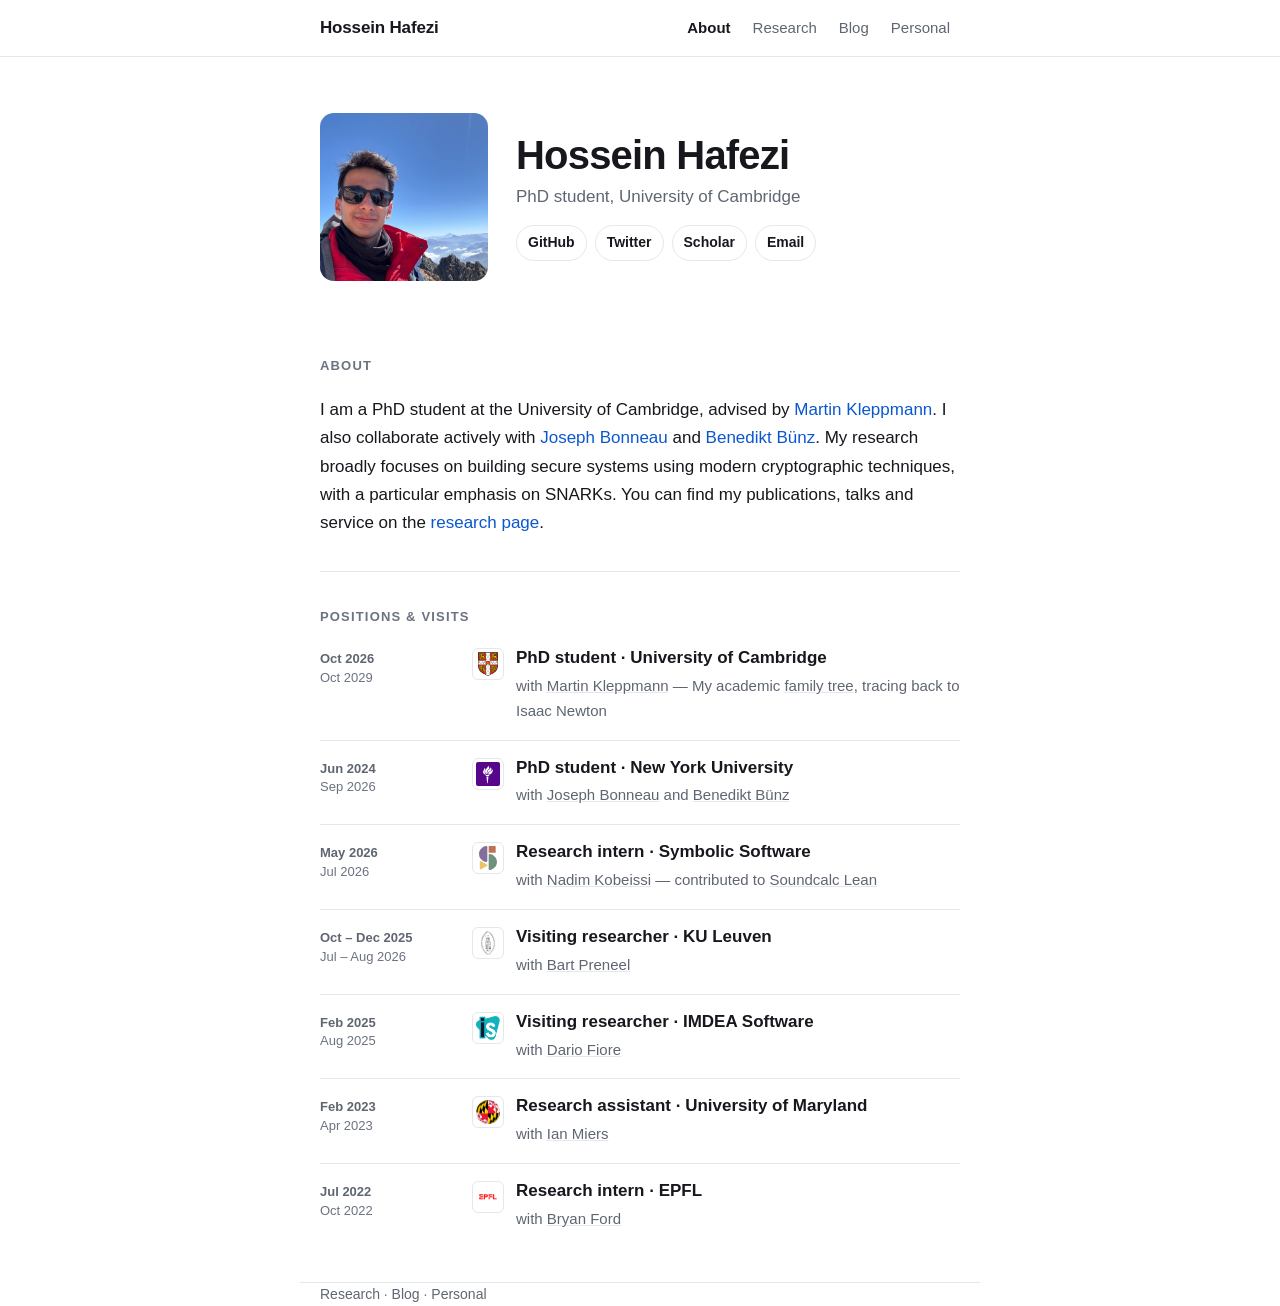
==== commit a32692df: "Add responsive academic family tree page" ====
--- a/index.html
+++ b/index.html
@@ -15,7 +15,7 @@
     <meta property="og:image" content="https://hosseinhafezi.com/asset/profile.jpg">
     <meta property="og:image:alt" content="Hossein Hafezi">
     <meta name="twitter:card" content="summary">
-    <link rel="stylesheet" href="asset/style.css?v=3">
+    <link rel="stylesheet" href="asset/style.css?v=4">
 
     <script type="application/ld+json">
     {
@@ -191,7 +191,7 @@
                     <img class="position-logo" src="asset/organizations/cambridge.svg" alt="" width="32" height="32" loading="lazy" decoding="async">
                     <div>
                         <h3 class="role-title">PhD student · University of Cambridge</h3>
-                        <p class="where">with <a href="https://martin.kleppmann.com/">Martin Kleppmann</a></p>
+                        <p class="where">with <a href="https://martin.kleppmann.com/">Martin Kleppmann</a> — My academic <a href="genealogy.html">family tree</a>, tracing back to Isaac Newton</p>
                     </div>
                 </div>
             </li>
--- a/asset/style.css
+++ b/asset/style.css
@@ -95,6 +95,9 @@
 .site-nav::-webkit-scrollbar { display: none; }
 
 .site-nav a {
+    display: inline-flex;
+    align-items: center;
+    min-height: 44px;
     color: var(--muted);
     font-size: 15px;
     padding: 6px 10px;
@@ -249,8 +252,8 @@
 
 /* Phone: the nav alone identifies the site, so drop the wordmark and give the
    links the full width rather than letting them scroll out of reach. */
-@media (max-width: 520px) {
-    .site-header .wrap { height: 52px; }
+@media (max-width: 640px) {
+    .site-header .wrap { height: 56px; }
 
     .brand { display: none; }
 
@@ -259,7 +262,10 @@
         justify-content: space-between;
     }
 
-    .site-nav a { padding: 6px 4px; }
+    .site-nav a {
+        font-size: clamp(13px, 3.4vw, 15px);
+        padding: 6px 3px;
+    }
 }
 
 /* ---------- long-form posts ---------- */
